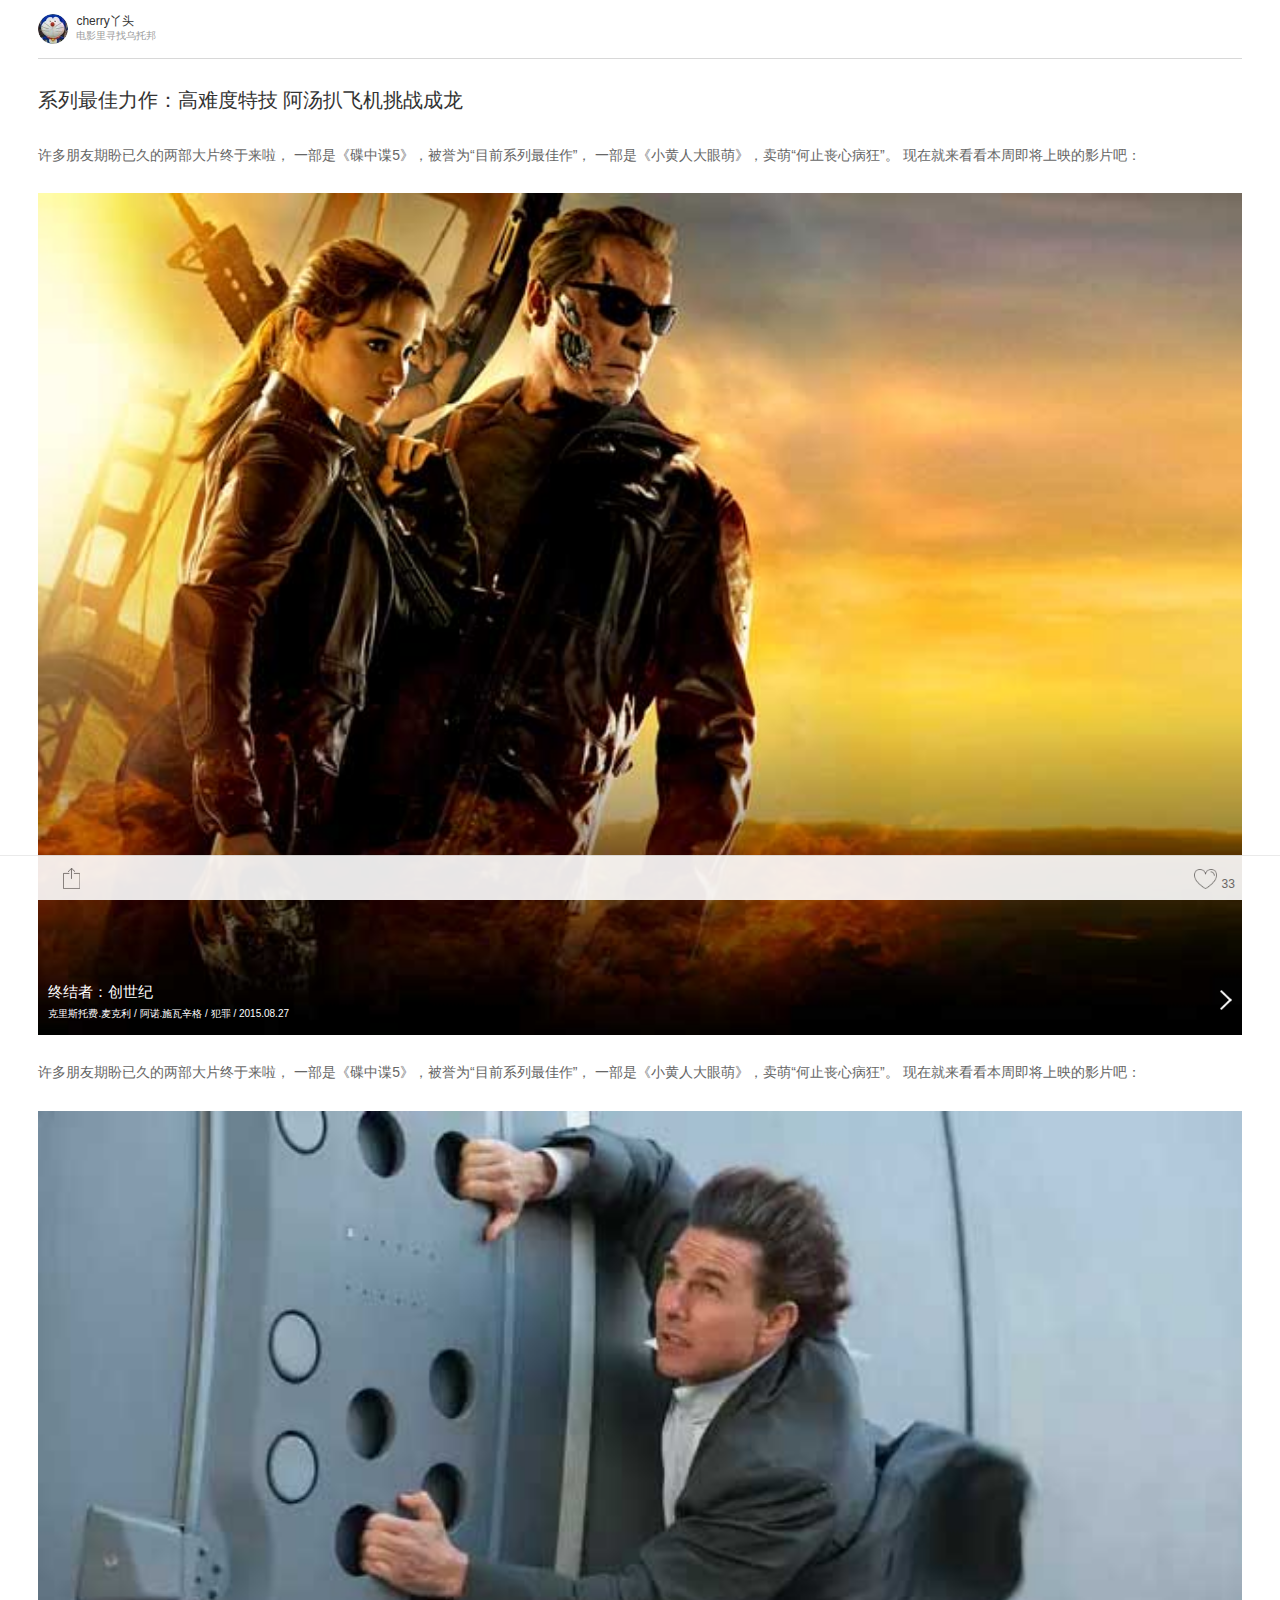
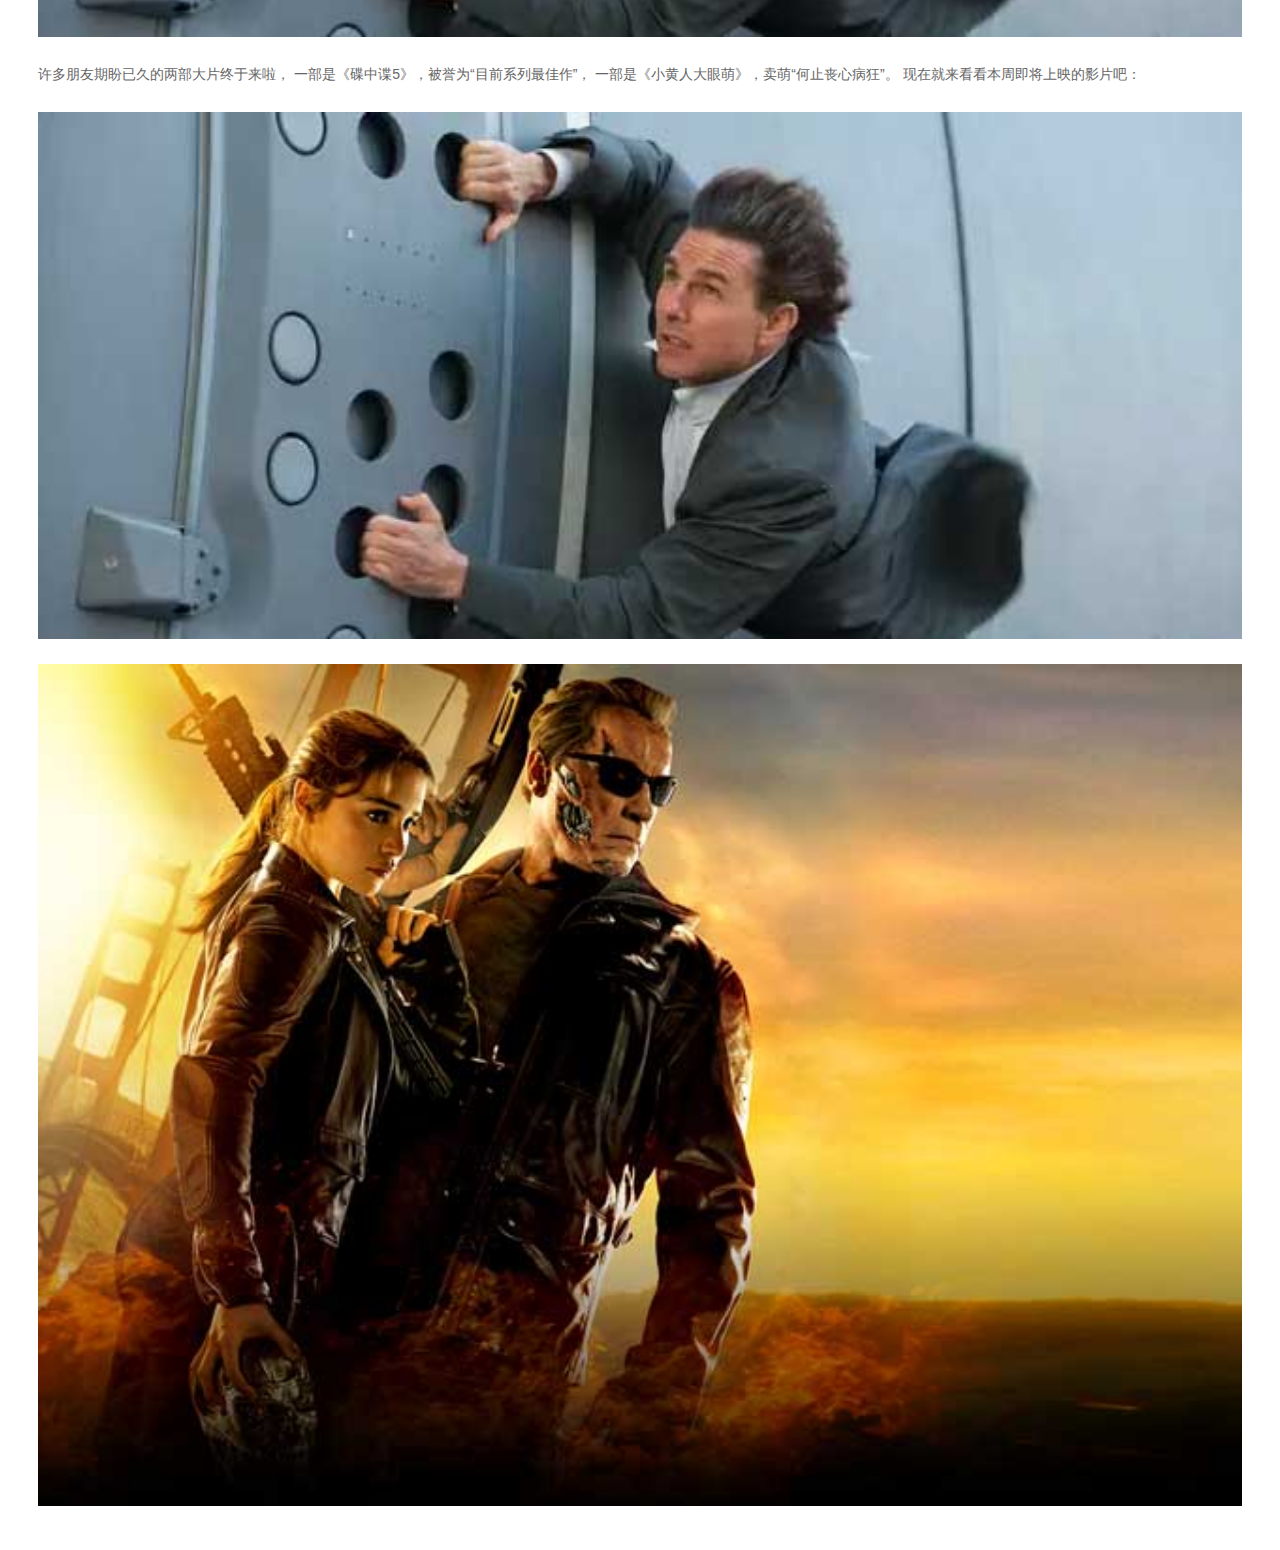
==== index.html @ 96b56c0d "w_fx" ====
<!DOCTYPE html>
<html>
  <head>
    <meta charset="utf-8">
    <meta http-equiv="X-UA-Compatible" content="IE=edge,chrome=1">
    <meta name="viewport" content="width=device-width, initial-scale=1, maximum-scale=1, user-scalable=no">
    <meta name="format-detection" content="telephone=no">
    <meta name="csrf-token">
    <title>微信电影票</title>
    <link rel="stylesheet" href="./css/style.css">
  </head>
  <body>
    <div class="banner">
      <div class="con">
        <span class="icon">
          <img src="./images/tou.jpg" />
        </span>
        <span class="msg">
          <i class="name">cherry丫头</i>
          <i class="ins">电影里寻找乌托邦</i>
        </span>
      </div>
    </div>
    <div class="title">
      <div class="con">
        系列最佳力作：高难度特技 阿汤扒飞机挑战成龙
      </div>
    </div>
    <div class="content">
      <div class="con">

        <div class="article">
          <p>
            许多朋友期盼已久的两部大片终于来啦，
            一部是《碟中谍5》，被誉为“目前系列最佳作”，
            一部是《小黄人大眼萌》，卖萌“何止丧心病狂”。
            现在就来看看本周即将上映的影片吧：
          </p>
        </div>

        <div class="card">
          <a href="vdetail.html">
            <img src="./images/card.jpg"/>
            <span class="cMsg">
              <i class="cName">终结者：创世纪</i>
              <i class="cIns">克里斯托费.麦克利 / 阿诺.施瓦辛格 / 犯罪 / 2015.08.27</i>
              <i class="arrow"></i>
            </span>
          </a>
        </div>

        <div class="article">
          <p>
            许多朋友期盼已久的两部大片终于来啦，
            一部是《碟中谍5》，被誉为“目前系列最佳作”，
            一部是《小黄人大眼萌》，卖萌“何止丧心病狂”。
            现在就来看看本周即将上映的影片吧：
          </p>
        </div>

        <div class="img">
          <img src="./images/img.jpg"/>
        </div>
        <div class="article">
          <p>
            许多朋友期盼已久的两部大片终于来啦，
            一部是《碟中谍5》，被誉为“目前系列最佳作”，
            一部是《小黄人大眼萌》，卖萌“何止丧心病狂”。
            现在就来看看本周即将上映的影片吧：
          </p>
        </div>

        <div class="img">
          <img src="./images/img.jpg"/>
        </div>

        <div class="card">
          <img src="./images/card.jpg"/>
        </div>
      </div>
    </div>
    <div class="footer">
      <div class="con">
        <i class="share"></i>
        <i class="support"></i>
        <i class="num">33</i>
      </div>
    </div>
  </body>
  <script>
    window.onload = function(){

    }
  </script>
</html>
---- css/style.css ----
@charset "UTF-8";
/* reset */
html, body, div, span, object, iframe, h1, h2, h3, h4, h5, h6, p, blockquote, pre, abbr, address, cite, code, del, dfn, em, img, ins, kbd, q, samp, small, strong, sub, sup, var, b, i, dl, dt, dd, ol, ul, li, fieldset, form, label, legend, table, caption, tbody, tfoot, thead, tr, th, td, article, aside, canvas, details, figcaption, figure, footer, header, hgroup, menu, nav, section, summary, time, mark, audio, video {
  margin: 0;
  padding: 0;
  outline: 0;
  border: 0;
  background: transparent;
  vertical-align: baseline;
  font-style: inherit;
  font-size: 100%; }

html {
  font-family: sans-serif;
  -ms-text-size-adjust: 100%;
  -webkit-text-size-adjust: 100%; }

body {
  line-height: 1; }

li {
  list-style: none; }

a:active {
  outline: 0; }

button[disabled], html input[disabled] {
  cursor: default; }

img {
  vertical-align: middle; }

button, input, select, textarea {
  margin: 0;
  font-size: 100%;
  font-family: inherit; }

button, input {
  line-height: normal; }

button, select {
  text-transform: none; }

button, html input[type="button"], input[type="reset"], input[type="submit"] {
  cursor: pointer;
  -webkit-appearance: button; }

input[type="search"] {
  -webkit-box-sizing: content-box;
  -moz-box-sizing: content-box;
  box-sizing: content-box;
  -webkit-appearance: textfield; }

input[type="search"]::-webkit-search-cancel-button, input[type="search"]::-webkit-search-decoration {
  -webkit-appearance: none; }

audio:not([controls]) {
  display: none;
  height: 0; }

[hidden], template {
  display: none; }

dfn {
  font-style: italic; }

code, kbd, pre, samp {
  font-size: 1em;
  font-family: monospace, serif; }

blockquote, q {
  quotes: none; }

blockquote:before, blockquote:after, q:before, q:after {
  content: '';
  content: none; }

table {
  border-spacing: 0;
  border-collapse: collapse; }

@font-face {
  font-family: 'digital';
  src: url("../iconfont/fonts/ds-webfont.woff2") format("woff2"), url("../iconfont/fonts/ds-webfont.woff") format("woff"), url("../iconfont/fonts/ds-webfont.ttf") format("truetype");
  font-weight: normal;
  font-style: normal; }
html {
  font-size: 10px; }

body {
  font-size: 12px; }

.con {
  width: 94%;
  height: auto;
  margin: 0 auto; }

.banner {
  width: 100%;
  height: 58px; }
  .banner .con {
    height: 100%;
    border-bottom: 1px solid #d8d8d8;
    margin: 0 auto; }
    .banner .con .icon {
      width: 30px;
      height: 30px; }
      .banner .con .icon img {
        display: inline-block;
        width: 100%;
        height: 100%;
        border-radius: 50%;
        -webkit-border-radius: 50%;
        -moz-border-radius: 50%; }
    .banner .con .msg {
      margin-left: 8px; }
      .banner .con .msg i {
        display: block;
        font-size: 1.2rem; }
      .banner .con .msg .name {
        color: #333333;
        line-height: 1.2; }
      .banner .con .msg .ins {
        color: #999999;
        font-size: 1rem;
        line-height: 1.5; }
  .banner span {
    display: block;
    float: left;
    height: 30px;
    position: relative;
    top: 50%;
    margin-top: -15px; }

.title {
  width: 100%;
  height: auto; }
  .title .con {
    color: #333333;
    font-size: 2rem;
    margin-top: 30px;
    margin-bottom: 30px;
    font-family: "华文黑体";
    line-height: 1.25; }

.content {
  width: 100%;
  height: auto;
  margin-bottom: 44px; }
  .content .con {
    margin: 0 auto; }
    .content .con .article {
      margin-bottom: 25px; }
      .content .con .article p {
        font-size: 1.4rem;
        line-height: 1.8;
        color: #666666; }
    .content .con .vArticle p {
      font-size: 1.7rem; }
    .content .con .card {
      margin-bottom: 25px;
      width: 100%;
      background: #4bbb00;
      position: relative; }
      .content .con .card a {
        text-decoration: none; }
      .content .con .card img {
        width: 100%; }
      .content .con .card .cMsg {
        position: absolute;
        bottom: 14px;
        margin-left: 10px;
        width: 100%;
        display: block; }
        .content .con .card .cMsg i {
          display: block;
          color: #ffffff; }
        .content .con .card .cMsg .cName {
          font-size: 1.5rem;
          line-height: 2.8rem; }
        .content .con .card .cMsg .cIns {
          font-size: 1rem;
          line-height: 1.5rem; }
        .content .con .card .cMsg .arrow {
          position: absolute;
          right: 20px;
          background: url("../images/arrow.png");
          width: 12px;
          height: 20px;
          background-size: cover;
          display: inline-block;
          top: 50%;
          margin-top: -10px; }
    .content .con .img {
      margin-bottom: 25px;
      width: 100%; }
      .content .con .img img {
        width: 100%; }

.footer {
  position: fixed;
  bottom: 0px;
  width: 100%;
  height: 44px;
  border-top: 1px solid #e8e8e8;
  background: #ffffff;
  opacity: 0.9; }
  .footer .con {
    position: relative;
    height: 100%; }
    .footer .con i {
      display: inline-block;
      position: absolute; }
    .footer .con .share {
      width: 17px;
      height: 21px;
      left: 25px;
      background: url("../images/share.png");
      top: 50%;
      margin-top: -10px;
      background-size: cover; }
    .footer .con .support {
      width: 23px;
      height: 20px;
      right: 25px;
      background: url("../images/support.png");
      top: 50%;
      margin-top: -9px;
      background-size: cover; }
    .footer .con .supported {
      background: url("../images/supported.png");
      background-size: cover; }
    .footer .con .num {
      width: 20px;
      height: 20px;
      right: 0px;
      top: 50%;
      margin-top: 0px;
      font-size: 1em;
      color: #6f6f6f; }
    .footer .con .comment {
      width: 21px;
      height: 21px;
      left: 25px;
      background: url("../images/comment.png");
      top: 50%;
      margin-top: -10px;
      background-size: cover; }

.vTitle .con {
  font-size: 2.5rem;
  line-height: 1.44; }

.content .ifcon {
  width: 100%;
  margin-bottom: 30px;
  background: #000;
  text-align: center; }
  .content .ifcon iframe {
    width: auto;
    height: 211px; }

/*# sourceMappingURL=style.css.map */
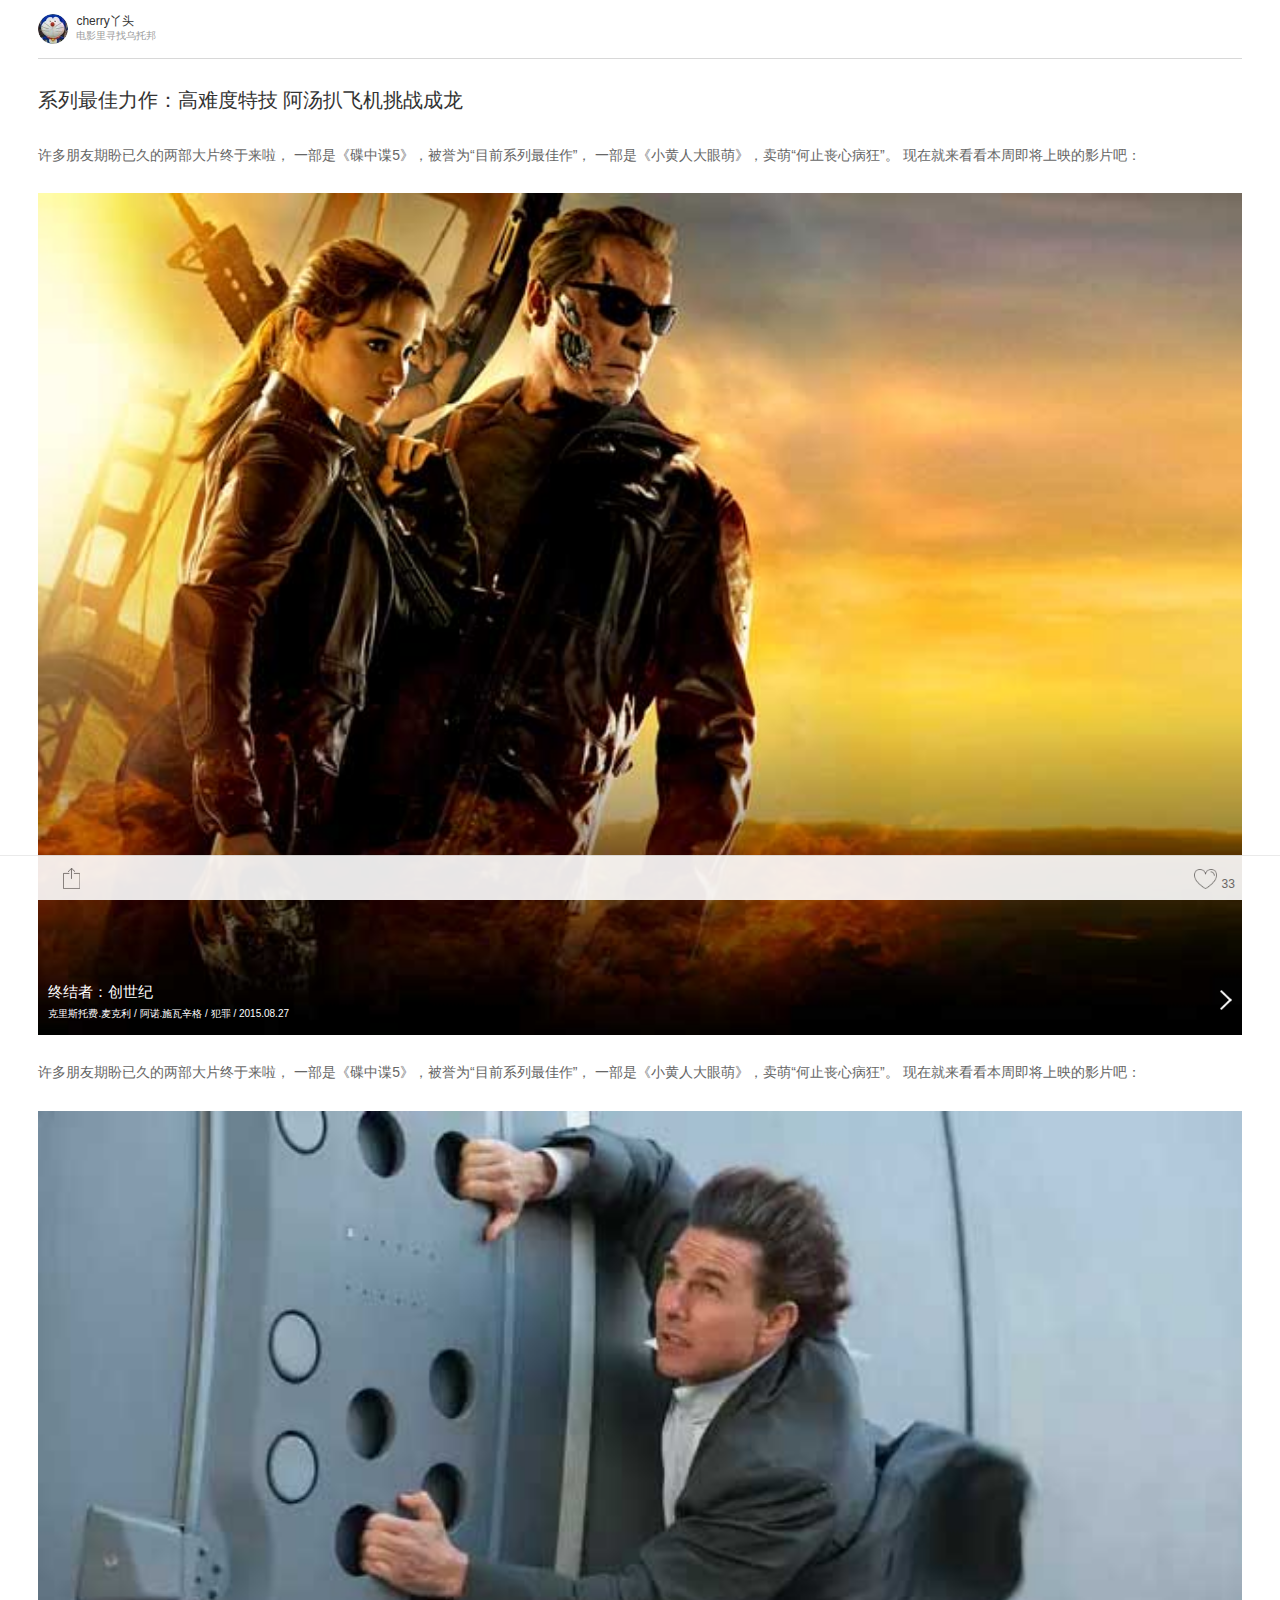
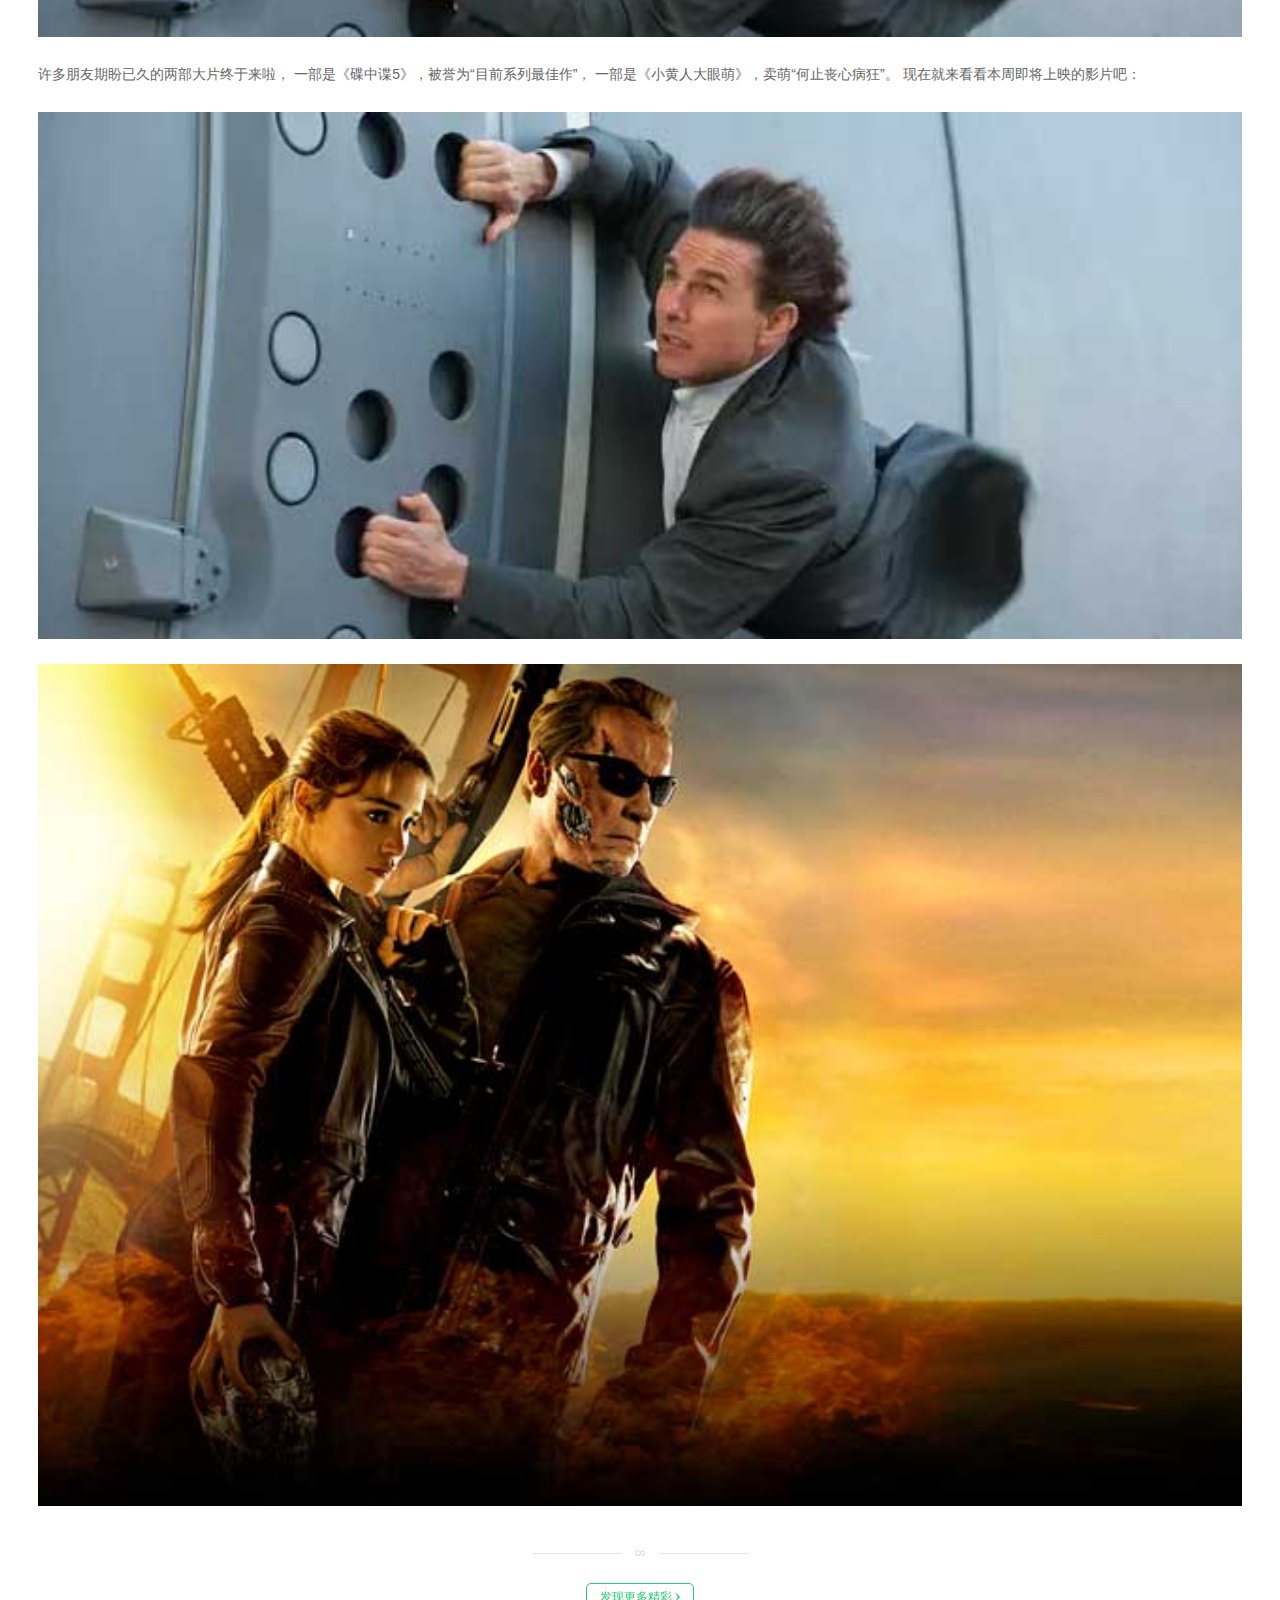
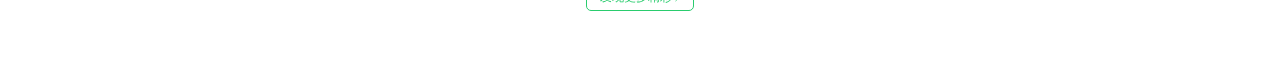
==== commit 42c5e10d: "fx" ====
--- a/index.html
+++ b/index.html
@@ -85,11 +85,25 @@
         <i class="support"></i>
         <i class="num">33</i>
       </div>
+      <input type="hidden" class="sShare_logo" value="/uploads/active/20151109/17/3d7e3c8a3829b3b651f70fffe6ecfea1.png">
+      <input type="hidden" class="sShare_title" value="标题">
+      <input type="hidden" class="sShare_summary" value="描述">
+      <input type="hidden" class="sShare_link" value="链接">
+    </div>
+    <div class="goBack">
+      <div class="line"></div>
+      <a href="index.html" class="back">
+        <span>发现更多精彩</span>
+        <i></i>
+      </a>
+    </div>
+    <div class="shade">
+      <img src="./images/direction.png" />
     </div>
   </body>
-  <script>
-    window.onload = function(){
-
-    }
-  </script>
+  <script src="./js/zepto.min.js"></script>
+  <script src="./js/wx.js"></script>
+  <script src="./js/wxbridge.js"></script>
+  <script src="./js/c.js"></script>
+  <script src="./js/CW.js"></script>
 </html>
--- a/css/style.css
+++ b/css/style.css
@@ -157,45 +157,92 @@
         color: #666666; }
     .content .con .vArticle p {
       font-size: 1.7rem; }
-    .content .con .card {
-      margin-bottom: 25px;
-      width: 100%;
-      background: #4bbb00;
-      position: relative; }
-      .content .con .card a {
-        text-decoration: none; }
-      .content .con .card img {
-        width: 100%; }
-      .content .con .card .cMsg {
-        position: absolute;
-        bottom: 14px;
-        margin-left: 10px;
-        width: 100%;
-        display: block; }
-        .content .con .card .cMsg i {
-          display: block;
-          color: #ffffff; }
-        .content .con .card .cMsg .cName {
-          font-size: 1.5rem;
-          line-height: 2.8rem; }
-        .content .con .card .cMsg .cIns {
-          font-size: 1rem;
-          line-height: 1.5rem; }
-        .content .con .card .cMsg .arrow {
-          position: absolute;
-          right: 20px;
-          background: url("../images/arrow.png");
-          width: 12px;
-          height: 20px;
-          background-size: cover;
-          display: inline-block;
-          top: 50%;
-          margin-top: -10px; }
     .content .con .img {
       margin-bottom: 25px;
       width: 100%; }
       .content .con .img img {
         width: 100%; }
+    .content .con .audio {
+      margin-top: 26px;
+      position: relative; }
+      .content .con .audio .playerCon {
+        position: relative; }
+        .content .con .audio .playerCon #audioTag {
+          display: none; }
+      .content .con .audio .player {
+        width: 186px;
+        height: 186px;
+        border-radius: 50%;
+        -webkit-border-radius: 50%;
+        -moz-border-radius: 50%;
+        margin: 0 auto;
+        background: url(../images/player.png);
+        background-size: cover;
+        -webkit-animation-name: rotate;
+        -webkit-animation-duration: 40s;
+        -webkit-animation-iteration-count: infinite;
+        -webkit-animation-tiing-function: linear; }
+      .content .con .audio .control {
+        width: 42px;
+        height: 42px;
+        background: url(../images/start.png);
+        background-size: cover;
+        margin: 0 auto;
+        left: 50%;
+        top: 50%;
+        margin-left: -21px;
+        margin-top: -21px;
+        position: absolute; }
+      .content .con .audio .pause {
+        background: url(../images/pause.png);
+        background-size: cover; }
+      .content .con .audio .msg {
+        margin-top: 26px;
+        width: 100%;
+        text-align: center;
+        position: relative; }
+        .content .con .audio .msg span {
+          display: block;
+          color: #999999;
+          line-height: 1.5; }
+        .content .con .audio .msg .name {
+          font-size: 1.9rem; }
+        .content .con .audio .msg .ins {
+          font-size: 1.1rem; }
+  .content .card {
+    margin-bottom: 25px;
+    width: 100%;
+    background: #4bbb00;
+    position: relative; }
+    .content .card a {
+      text-decoration: none; }
+    .content .card img {
+      width: 100%; }
+    .content .card .cMsg {
+      position: absolute;
+      bottom: 14px;
+      padding-left: 10px;
+      right: 0px;
+      left: 0px; }
+      .content .card .cMsg i {
+        display: block;
+        color: #ffffff; }
+      .content .card .cMsg .cName {
+        font-size: 1.5rem;
+        line-height: 2.8rem; }
+      .content .card .cMsg .cIns {
+        font-size: 1rem;
+        line-height: 1.5rem; }
+      .content .card .cMsg .arrow {
+        position: absolute;
+        right: 10px;
+        background: url("../images/arrow.png");
+        width: 12px;
+        height: 20px;
+        background-size: cover;
+        display: inline-block;
+        top: 50%;
+        margin-top: -10px; }
 
 .footer {
   position: fixed;
@@ -260,4 +307,271 @@
     width: auto;
     height: 211px; }
 
+.shade {
+  width: 100%;
+  top: 0px;
+  left: 0px;
+  bottom: 0px;
+  right: 0px;
+  position: fixed;
+  background: #000;
+  opacity: 0.7;
+  display: none;
+  z-index: 100; }
+  .shade img {
+    width: 125px;
+    height: 200px;
+    position: fixed;
+    top: 0px;
+    right: 25px; }
+
+@-webkit-keyframes rotate {
+  from {
+    -webkit-transform: rotate(0deg); }
+  to {
+    -webkit-transform: rotate(360deg); } }
+.running {
+  -webkit-animation-play-state: running; }
+
+.paused {
+  -webkit-animation-play-state: paused; }
+
+.goBack {
+  width: 100%;
+  margin-bottom: 60px; }
+  .goBack .line {
+    width: 217px;
+    height: 5.5px;
+    margin: 0 auto;
+    background: url("../images/line.jpg");
+    background-size: contain; }
+  .goBack .back {
+    width: 106.5px;
+    height: 26px;
+    margin: 0 auto;
+    border-radius: 5px;
+    border: 1px solid #2acc6e;
+    font-size: 1.2rem;
+    color: #2acc6e;
+    margin-top: 27px;
+    line-height: 26px;
+    text-align: center;
+    display: block;
+    text-decoration: none;
+    position: relative; }
+    .goBack .back span {
+      display: inline-block; }
+    .goBack .back i {
+      display: inline-block;
+      width: 5px;
+      height: 10px;
+      background: url("../images/back.png");
+      background-size: contain;
+      position: relative;
+      top: 1px; }
+
+.fxCon {
+  width: 100%; }
+  .fxCon .swiper-container {
+    width: 100%;
+    height: 135px; }
+    .fxCon .swiper-container .swiper-pagination-bullet {
+      opacity: 0.3;
+      background: #fff; }
+    .fxCon .swiper-container .swiper-pagination-bullet-active {
+      opacity: 0.8;
+      background: #fff; }
+  .fxCon .swiper-slide {
+    text-align: center;
+    font-size: 18px;
+    background: #fff;
+    /* Center slide text vertically */
+    display: -webkit-box;
+    display: -ms-flexbox;
+    display: -webkit-flex;
+    display: flex;
+    -webkit-box-pack: center;
+    -ms-flex-pack: center;
+    -webkit-justify-content: center;
+    justify-content: center;
+    -webkit-box-align: center;
+    -ms-flex-align: center;
+    -webkit-align-items: center;
+    align-items: center; }
+    .fxCon .swiper-slide img {
+      position: relative;
+      width: 100%;
+      height: 100%; }
+  .fxCon .entrance {
+    width: 100%;
+    height: 70px;
+    display: -webkit-box;
+    display: -ms-box;
+    display: -moz-box;
+    display: box;
+    font-size: 1.2rem;
+    color: #666;
+    text-align: center;
+    border-bottom: 1px solid #e0e0e0; }
+    .fxCon .entrance .item {
+      position: relative;
+      -webkit-box-flex: 1;
+      -moz-box-flex: 1;
+      -ms-box-flex: 1;
+      box-flex: 1;
+      padding: 15px; }
+      .fxCon .entrance .item span {
+        display: block;
+        text-align: center;
+        height: 22px; }
+      .fxCon .entrance .item .msg {
+        line-height: 2; }
+    .fxCon .entrance .item1 img {
+      width: 20.5px;
+      height: 16.5px; }
+    .fxCon .entrance .item2 img {
+      width: 15px;
+      height: 22px; }
+    .fxCon .entrance .item3 img {
+      width: 20px;
+      height: 19px; }
+  .fxCon .hotsList {
+    text-align: center;
+    border-bottom: 1px solid #e0e0e0;
+    padding-left: 5px;
+    padding-right: 5px;
+    font-size: 0;
+    padding-top: 10px;
+    padding-bottom: 10px; }
+    .fxCon .hotsList .item {
+      position: relative;
+      text-align: center;
+      display: inline-block;
+      width: 33.333%;
+      font-size: 0; }
+      .fxCon .hotsList .item .itemCon {
+        width: 90%;
+        position: relative;
+        margin: 0 auto; }
+      .fxCon .hotsList .item img {
+        display: block;
+        margin: auto;
+        width: 100%; }
+      .fxCon .hotsList .item .msg {
+        display: block;
+        position: absolute;
+        width: 100%;
+        background: #000;
+        opacity: 0.4;
+        height: 100%;
+        top: 0px;
+        left: 0px;
+        border-radius: 5px;
+        font-size: 1.4rem;
+        color: #fff; }
+        .fxCon .hotsList .item .msg a {
+          display: table;
+          margin: auto;
+          width: 100%;
+          height: 100%;
+          text-decoration: none; }
+          .fxCon .hotsList .item .msg a span {
+            display: table-cell;
+            vertical-align: middle; }
+        .fxCon .hotsList .item .msg i {
+          display: block;
+          width: 100%;
+          line-height: 20px;
+          font-size: 1.4rem;
+          color: #fff; }
+        .fxCon .hotsList .item .msg .price {
+          font-size: 1.2rem; }
+  .fxCon .cmsList {
+    width: 90%;
+    margin: auto; }
+    .fxCon .cmsList .title {
+      font-size: 1.6rem;
+      font-weight: bold;
+      margin-top: 15px;
+      width: 100%; }
+    .fxCon .cmsList .listCon {
+      width: 100%; }
+      .fxCon .cmsList .listCon .item {
+        width: 100%;
+        padding-top: 15px;
+        padding-bottom: 15px;
+        border-bottom: 1px solid #e0e0e0;
+        height: 100%;
+        overflow: hidden;
+        display: table;
+        box-sizing: border-box; }
+        .fxCon .cmsList .listCon .item .img {
+          width: 95px;
+          max-width: 95px;
+          display: table-cell;
+          vertical-align: middle;
+          position: relative; }
+          .fxCon .cmsList .listCon .item .img * {
+            vertical-align: middle; }
+          .fxCon .cmsList .listCon .item .img img {
+            width: 100%; }
+          .fxCon .cmsList .listCon .item .img .movieIcon {
+            display: block;
+            width: 24px;
+            height: 24px;
+            margin: auto;
+            background: url("../images/index/movieIcon.png");
+            position: absolute;
+            left: 50%;
+            top: 50%;
+            background-size: cover;
+            margin-left: -12px;
+            margin-top: -12px; }
+        .fxCon .cmsList .listCon .item .msg {
+          max-width: 240px;
+          display: table-cell;
+          vertical-align: middle; }
+          .fxCon .cmsList .listCon .item .msg * {
+            vertical-align: middle; }
+          .fxCon .cmsList .listCon .item .msg .tm {
+            font-size: 1.5rem;
+            margin-left: 15px;
+            color: #333;
+            line-height: 1.4; }
+          .fxCon .cmsList .listCon .item .msg .bm {
+            margin-left: 15px;
+            font-size: 1.1rem;
+            color: #999;
+            line-height: 1.5;
+            position: relative; }
+            .fxCon .cmsList .listCon .item .msg .bm .date {
+              margin-left: 14px; }
+            .fxCon .cmsList .listCon .item .msg .bm .tip {
+              color: #fc5e5d;
+              font-size: 0.9rem;
+              margin-left: 4px; }
+            .fxCon .cmsList .listCon .item .msg .bm .favor {
+              position: absolute;
+              right: 0px; }
+              .fxCon .cmsList .listCon .item .msg .bm .favor .icon {
+                background: url("../images/index/nofavor.png") no-repeat;
+                width: 12px;
+                height: 10px;
+                background-size: contain;
+                display: inline-block; }
+              .fxCon .cmsList .listCon .item .msg .bm .favor .selected {
+                background: url("../images/index/favor.png") no-repeat;
+                background-size: contain; }
+              .fxCon .cmsList .listCon .item .msg .bm .favor .num {
+                font-size: 1rem; }
+  .fxCon .loadMore {
+    width: 100%;
+    height: 42px;
+    text-align: center; }
+    .fxCon .loadMore span {
+      display: block;
+      font-size: 1.3rem;
+      color: #666;
+      line-height: 42px; }
+
 /*# sourceMappingURL=style.css.map */
